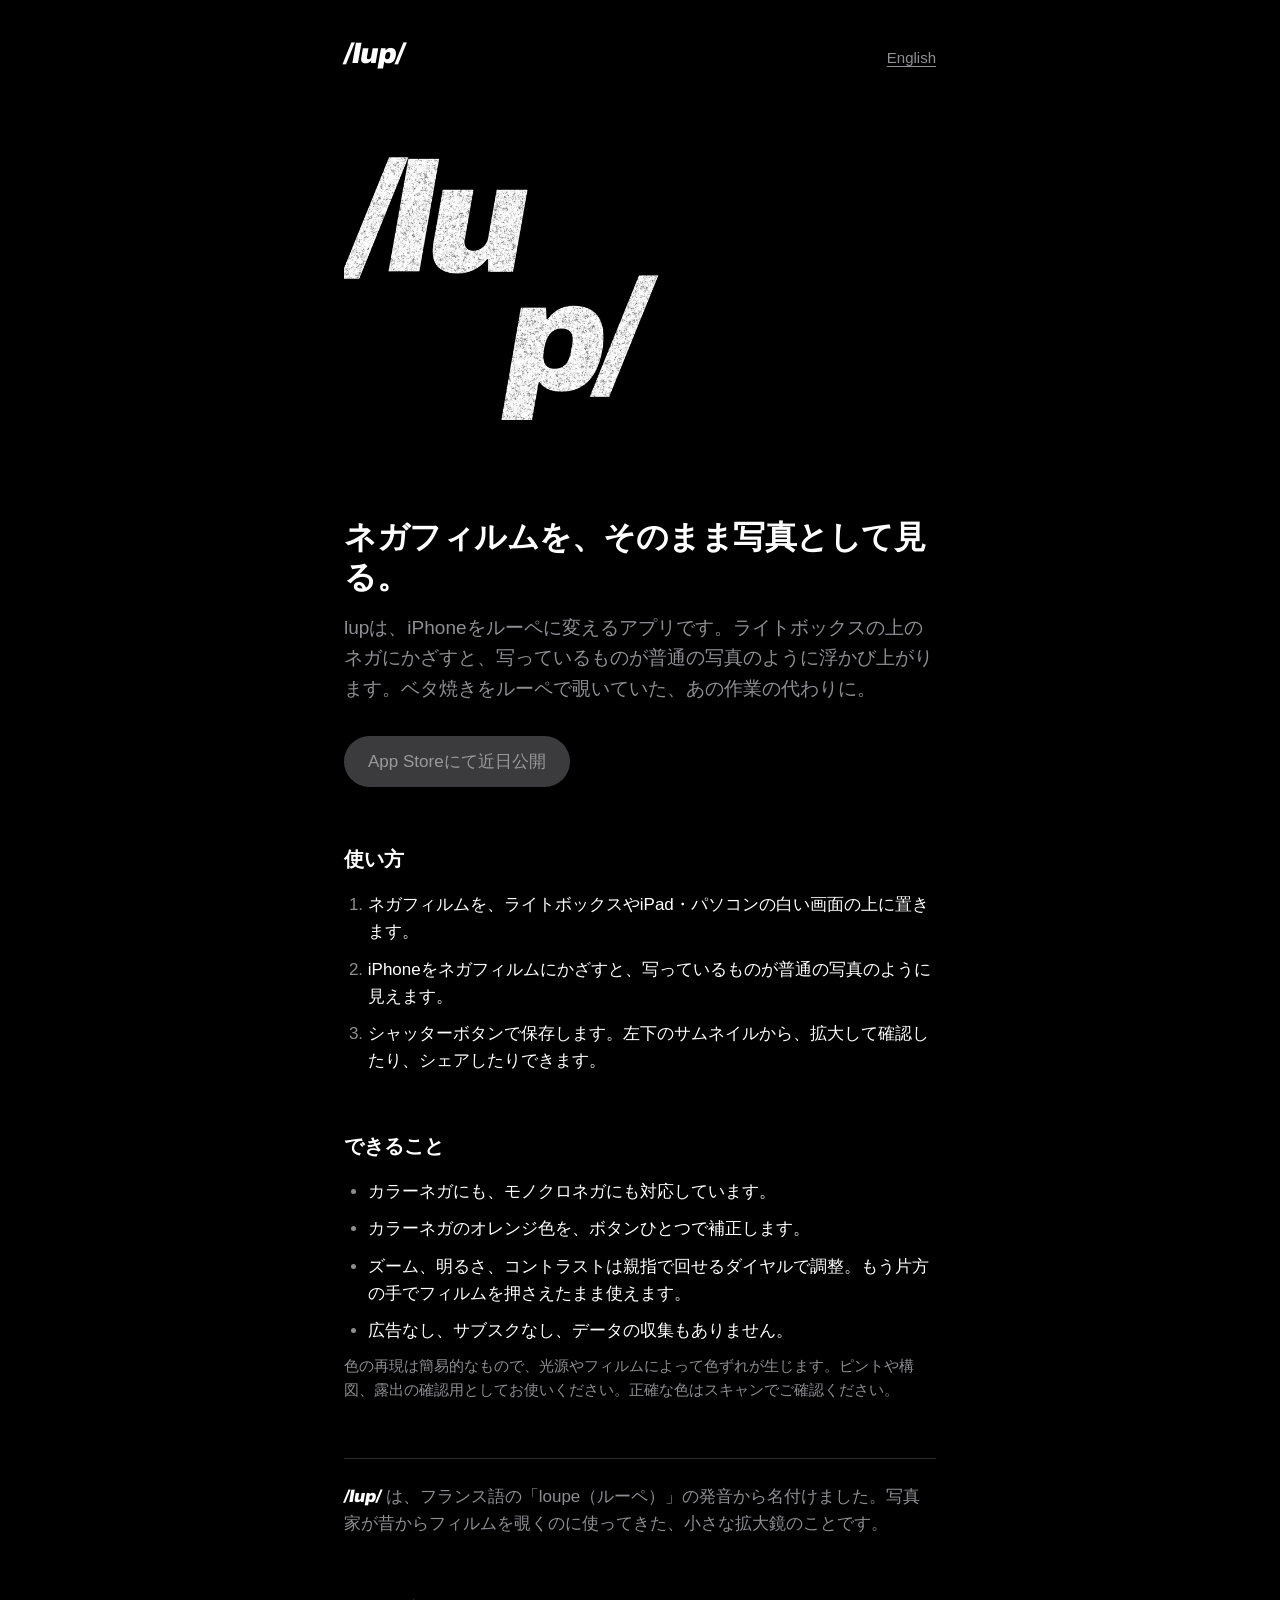
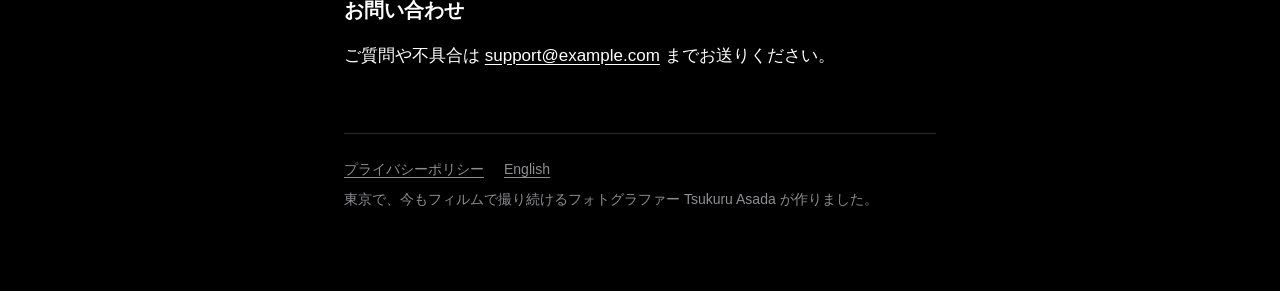
==== ja.html @ eeaef7bb "Add files via upload" ====
<!doctype html>
<html lang="ja">
<head>
<meta charset="utf-8">
<meta name="viewport" content="width=device-width, initial-scale=1">
<title>lup — ネガフィルムのためのルーペ</title>
<meta name="description" content="lupは、iPhoneをネガフィルムのルーペに変えるアプリです。ライトボックスの上のネガにかざすと、写っているものが写真のように見えます。">
<link rel="icon" href="icon.png">
<link rel="stylesheet" href="https://fonts.googleapis.com/css2?family=Archivo:ital,wght@1,900&display=swap">
<link rel="stylesheet" href="style.css">
</head>
<body>
<div class="page">
  <header class="top">
    <a class="wordmark" href="ja.html">/lup/</a>
    <a class="lang" href="./" lang="en">English</a>
  </header>

  <main>
    <img class="hero-art" src="icon.png" alt="lupのアイコン。黒地に白の太いイタリック体で /lup/ と書かれている">

    <h1>ネガフィルムを、そのまま写真として見る。</h1>
    <p class="lead">lupは、iPhoneをルーペに変えるアプリです。ライトボックスの上のネガにかざすと、写っているものが普通の写真のように浮かび上がります。ベタ焼きをルーペで覗いていた、あの作業の代わりに。</p>
    <a class="store" href="#" aria-disabled="true">App Storeにて近日公開</a>

    <h2>使い方</h2>
    <ol>
      <li>ネガフィルムを、ライトボックスやiPad・パソコンの白い画面の上に置きます。</li>
      <li>iPhoneをネガフィルムにかざすと、写っているものが普通の写真のように見えます。</li>
      <li>シャッターボタンで保存します。左下のサムネイルから、拡大して確認したり、シェアしたりできます。</li>
    </ol>

    <h2>できること</h2>
    <ul>
      <li>カラーネガにも、モノクロネガにも対応しています。</li>
      <li>カラーネガのオレンジ色を、ボタンひとつで補正します。</li>
      <li>ズーム、明るさ、コントラストは親指で回せるダイヤルで調整。もう片方の手でフィルムを押さえたまま使えます。</li>
      <li>広告なし、サブスクなし、データの収集もありません。</li>
    </ul>
    <p class="note">色の再現は簡易的なもので、光源やフィルムによって色ずれが生じます。ピントや構図、露出の確認用としてお使いください。正確な色はスキャンでご確認ください。</p>

    <p class="origin"><strong>/lup/</strong> は、フランス語の「loupe（ルーペ）」の発音から名付けました。写真家が昔からフィルムを覗くのに使ってきた、小さな拡大鏡のことです。</p>

    <h2>お問い合わせ</h2>
    <p>ご質問や不具合は <a href="mailto:support@example.com">support@example.com</a> までお送りください。</p>
  </main>

  <footer>
    <nav>
      <a href="privacy.html#ja">プライバシーポリシー</a>
      <a href="./" lang="en">English</a>
    </nav>
    <p>東京で、今もフィルムで撮り続けるフォトグラファー Tsukuru Asada が作りました。</p>
  </footer>
</div>
</body>
</html>
---- style.css ----
:root {
  --black: #000000;
  --white: #ffffff;
  --gray: #8e8e93;
  --line: #2c2c2e;
  --chip: #636366;
}
* { box-sizing: border-box; }
html { -webkit-text-size-adjust: 100%; }
body {
  margin: 0;
  background: var(--black);
  color: var(--white);
  font-family: Arial, "Helvetica Neue", "Hiragino Sans", "Hiragino Kaku Gothic ProN", sans-serif;
  font-size: 17px;
  line-height: 1.6;
}
a { color: var(--white); text-underline-offset: 3px; }
a:focus-visible { outline: 2px solid var(--white); outline-offset: 3px; }
.page { max-width: 640px; margin: 0 auto; padding: 32px 24px 64px; }
.top { display: flex; justify-content: space-between; align-items: baseline; margin-bottom: 40px; }
.wordmark {
  font-family: "Archivo", Arial, sans-serif;
  font-style: italic; font-weight: 900;
  font-size: 28px; letter-spacing: -1px;
  text-decoration: none;
}
.lang { color: var(--gray); font-size: 15px; }
.hero-art {
  display: block;
  width: min(100%, 360px);
  aspect-ratio: 1;
  border-radius: 22.5%;
  margin: 0 0 40px;
}
h1 { font-size: 32px; line-height: 1.25; font-weight: 700; margin: 0 0 16px; letter-spacing: -0.5px; }
h2 { font-size: 20px; font-weight: 700; margin: 56px 0 16px; }
p { margin: 0 0 16px; }
.lead { color: var(--gray); font-size: 19px; }
.store {
  display: inline-block; margin: 16px 0 0;
  background: var(--chip); color: var(--white);
  padding: 12px 24px; border-radius: 999px;
  text-decoration: none; font-size: 17px;
}
.store[aria-disabled="true"] { opacity: 0.6; }
ol, ul { margin: 0; padding-left: 1.4em; }
li { margin: 0 0 10px; }
li::marker { color: var(--gray); }
.note { color: var(--gray); font-size: 15px; }
.origin { border-top: 1px solid var(--line); margin-top: 56px; padding-top: 24px; color: var(--gray); }
.origin strong { color: var(--white); font-family: "Archivo", Arial, sans-serif; font-style: italic; font-weight: 900; }
footer { margin-top: 64px; padding-top: 24px; border-top: 1px solid var(--line); color: var(--gray); font-size: 14px; }
footer nav { display: flex; gap: 20px; flex-wrap: wrap; margin-bottom: 8px; }
footer a { color: var(--gray); }
.policy h2 { font-size: 18px; margin-top: 40px; }
.policy .divider { border: 0; border-top: 1px solid var(--line); margin: 64px 0 0; }
@media (max-width: 480px) {
  body { font-size: 16px; }
  h1 { font-size: 27px; }
  .lead { font-size: 17px; }
}
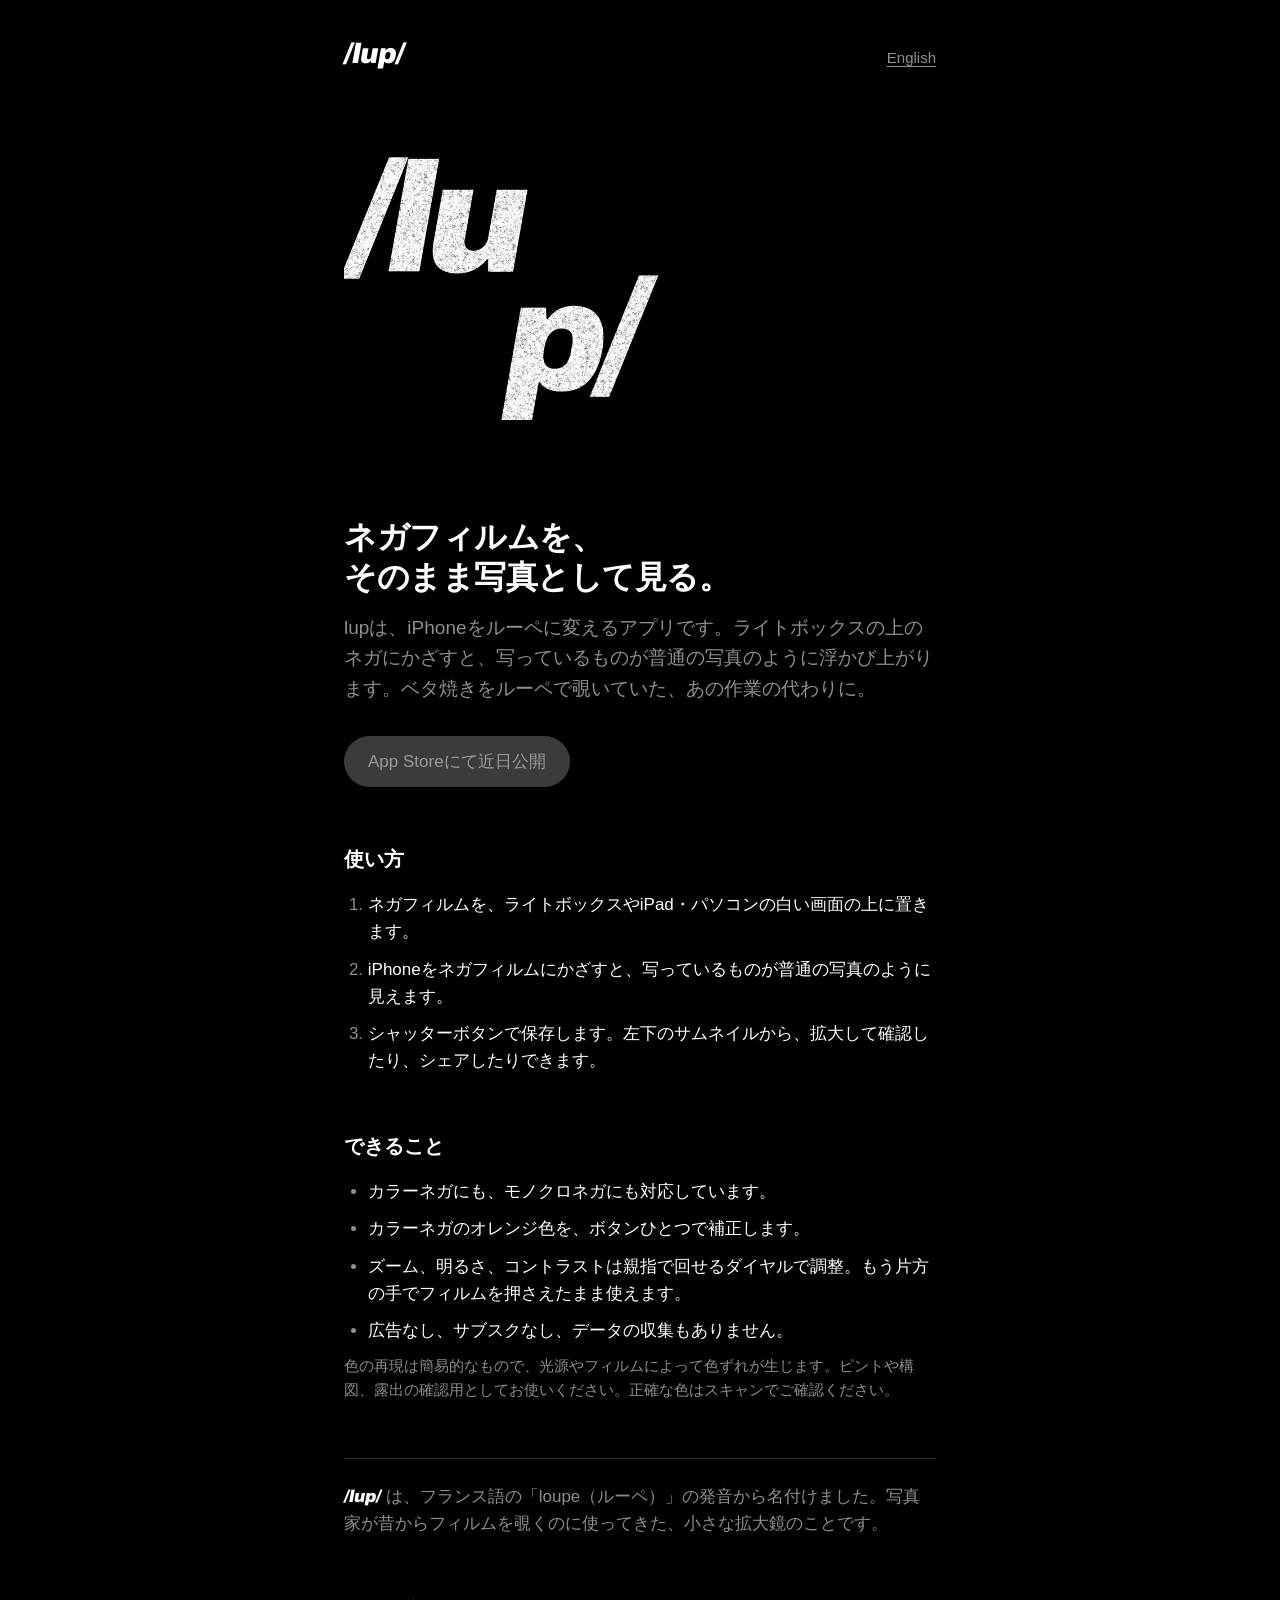
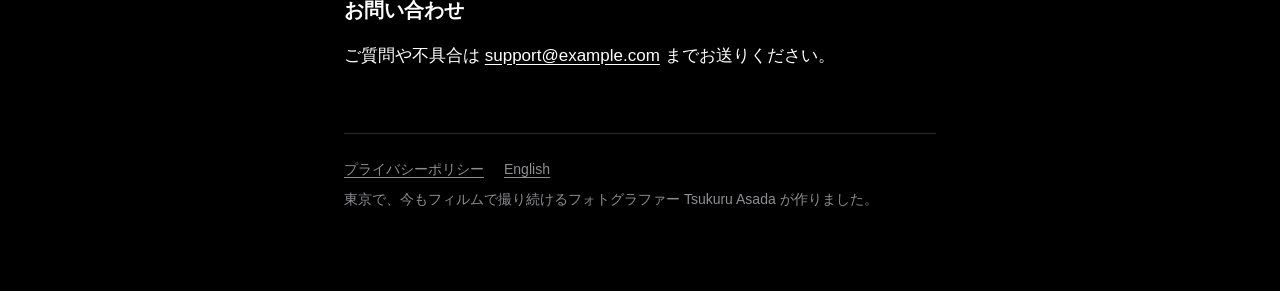
==== commit a7158b82: "Add files via upload" ====
--- a/ja.html
+++ b/ja.html
@@ -19,7 +19,7 @@
   <main>
     <img class="hero-art" src="icon.png" alt="lupのアイコン。黒地に白の太いイタリック体で /lup/ と書かれている">
 
-    <h1>ネガフィルムを、そのまま写真として見る。</h1>
+    <h1>ネガフィルムを、<span class="nowrap">そのまま写真として見る。</span></h1>
     <p class="lead">lupは、iPhoneをルーペに変えるアプリです。ライトボックスの上のネガにかざすと、写っているものが普通の写真のように浮かび上がります。ベタ焼きをルーペで覗いていた、あの作業の代わりに。</p>
     <a class="store" href="#" aria-disabled="true">App Storeにて近日公開</a>
 
--- a/style.css
+++ b/style.css
@@ -33,7 +33,8 @@
   border-radius: 22.5%;
   margin: 0 0 40px;
 }
-h1 { font-size: 32px; line-height: 1.25; font-weight: 700; margin: 0 0 16px; letter-spacing: -0.5px; }
+h1 { font-size: 32px; line-height: 1.25; font-weight: 700; margin: 0 0 16px; letter-spacing: -0.5px; text-wrap: balance; }
+h1 .nowrap { white-space: nowrap; }
 h2 { font-size: 20px; font-weight: 700; margin: 56px 0 16px; }
 p { margin: 0 0 16px; }
 .lead { color: var(--gray); font-size: 19px; }
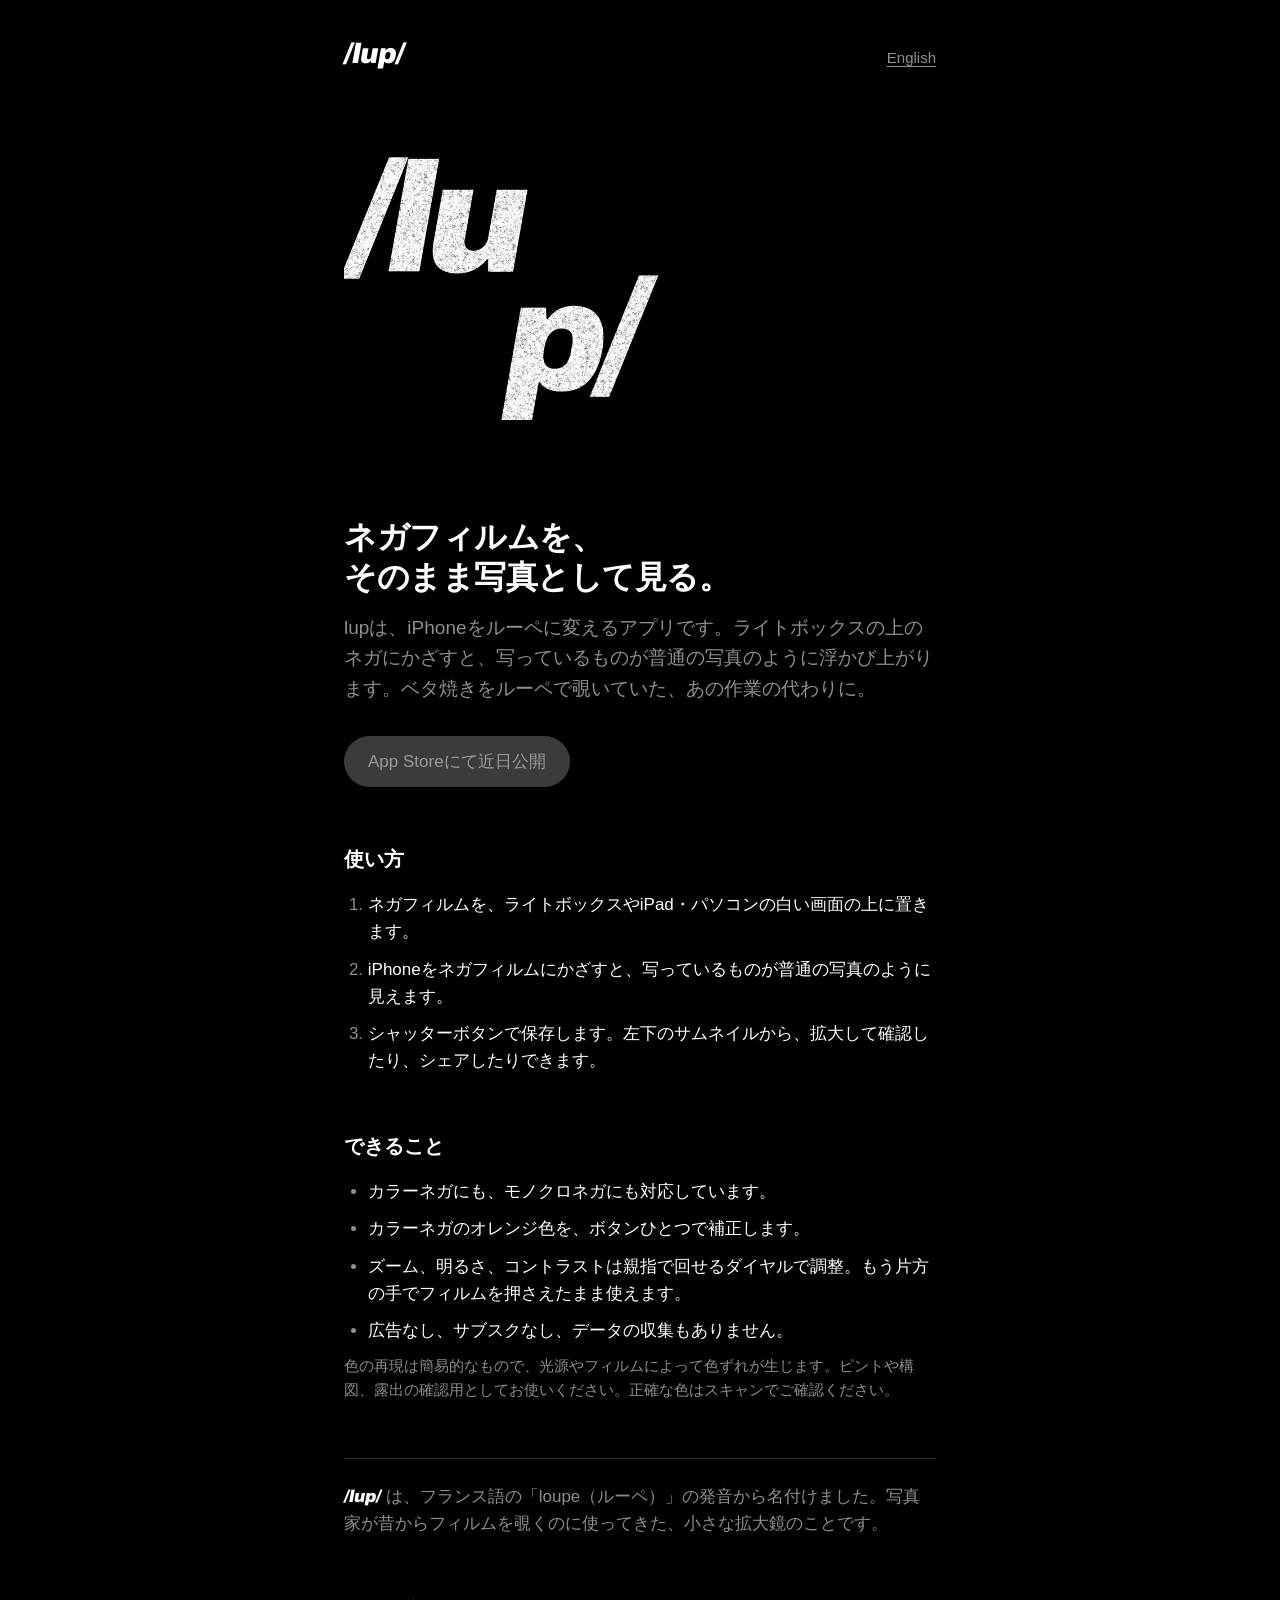
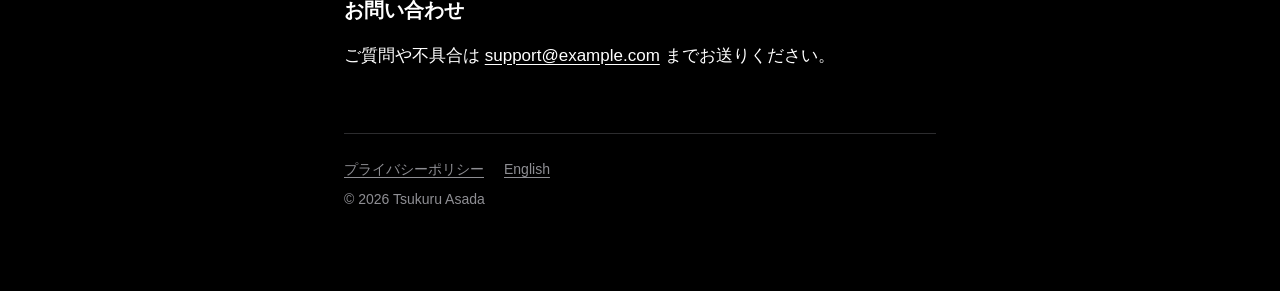
==== commit fbe20a28: "Add files via upload" ====
--- a/ja.html
+++ b/ja.html
@@ -50,7 +50,7 @@
       <a href="privacy.html#ja">プライバシーポリシー</a>
       <a href="./" lang="en">English</a>
     </nav>
-    <p>東京で、今もフィルムで撮り続けるフォトグラファー Tsukuru Asada が作りました。</p>
+    <p>© 2026 Tsukuru Asada</p>
   </footer>
 </div>
 </body>
